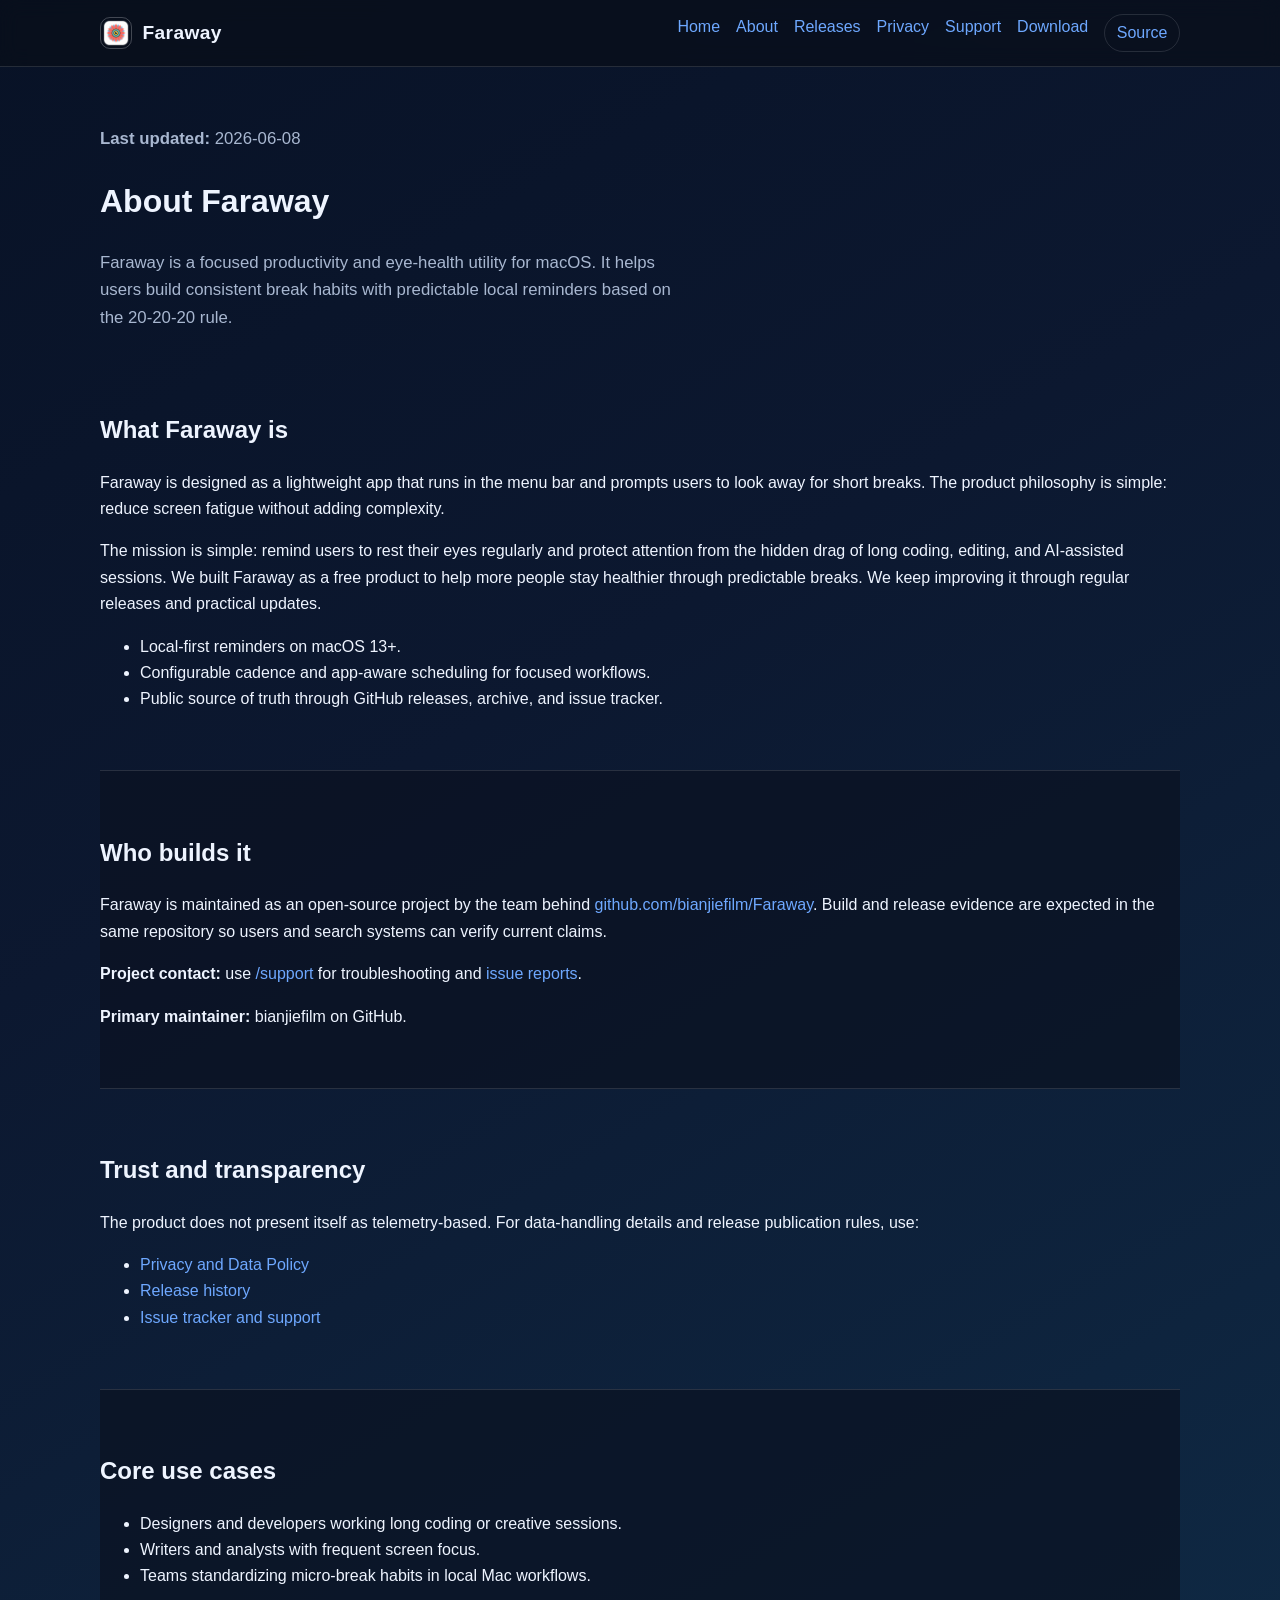
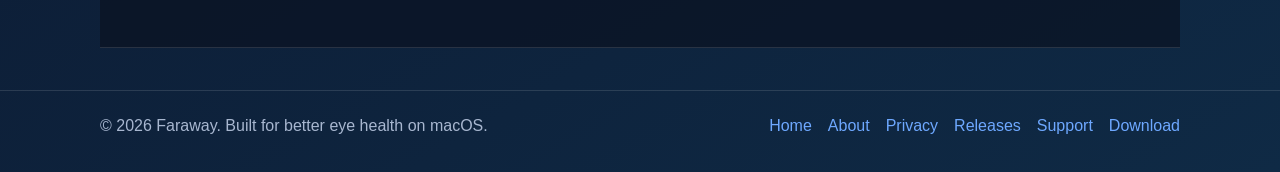
==== docs/about.html @ 289c8134 "chore(seo): polish source links, trust copy, and workflow node warning fix" ====
<!doctype html>
<html lang="en">
  <head>
    <meta charset="utf-8" />
    <meta name="viewport" content="width=device-width, initial-scale=1" />
    <!-- Google tag (gtag.js) -->
    <script async src="https://www.googletagmanager.com/gtag/js?id=G-S1FQBX4FK2"></script>
    <script>
      window.dataLayer = window.dataLayer || [];
      function gtag() {
        dataLayer.push(arguments);
      }
      gtag("js", new Date());

      gtag("config", "G-S1FQBX4FK2");
    </script>
    <title>About Faraway | macOS Eye-Care Reminder</title>
    <meta
      name="description"
      content="Faraway is an open-source macOS menu bar reminder product focused on healthier screen habits through the 20-20-20 rule."
    />
    <link rel="canonical" href="https://mayaway.cc/about" />
    <meta property="og:type" content="website" />
    <meta property="og:title" content="About Faraway" />
    <meta property="og:url" content="https://mayaway.cc/about" />
    <meta
      property="og:description"
      content="Faraway is an open-source project for reducing eye fatigue through periodic screen breaks on macOS."
    />
    <meta property="og:image" content="https://mayaway.cc/logo.png" />
    <meta property="og:site_name" content="Faraway" />
    <meta name="twitter:card" content="summary_large_image" />
    <meta name="twitter:title" content="About Faraway | macOS Eye-Care Reminder" />
    <meta
      name="twitter:description"
      content="Faraway is an open-source macOS tool for healthy screen breaks and eye-rest habits."
    />
    <meta name="twitter:image" content="https://mayaway.cc/logo.png" />
    <meta name="theme-color" content="#1a2a37" />
    <link rel="icon" type="image/png" sizes="32x32" href="/logo.png" />
    <link rel="shortcut icon" type="image/x-icon" href="/favicon.ico" />
    <link rel="apple-touch-icon" href="/logo.png" />
    <link rel="stylesheet" href="styles.css" />
    <script type="application/ld+json">
      {
        "@context": "https://schema.org",
        "@type": "WebPage",
        "name": "About Faraway",
        "url": "https://mayaway.cc/about",
        "datePublished": "2026-06-08",
        "dateModified": "2026-06-08",
        "description": "Open-source project page and trust information for the Faraway macOS reminder app.",
        "inLanguage": "en",
        "publisher": {
          "@type": "Organization",
          "name": "Faraway Team",
          "url": "https://mayaway.cc/",
          "logo": {
            "@type": "ImageObject",
            "url": "https://mayaway.cc/logo.png"
          },
          "founder": {
            "@type": "Person",
            "name": "bianjiefilm",
            "url": "https://github.com/bianjiefilm"
          },
          "sameAs": [
            "https://github.com/bianjiefilm/Faraway",
            "https://github.com/bianjiefilm/Faraway/releases",
            "https://github.com/bianjiefilm/Faraway/issues"
          ]
        }
      }
    </script>
  </head>
  <body>
    <a class="skip-link" href="#main-content">Skip to content</a>

    <header class="site-header">
      <div class="container">
        <a class="brand" href="/" aria-label="Faraway home">
          <img src="logo.png" alt="Faraway logo" width="32" height="32" />
          <span>Faraway</span>
        </a>
        <nav aria-label="Main navigation">
          <a href="/">Home</a>
          <a href="/about">About</a>
          <a href="/releases">Releases</a>
          <a href="/privacy">Privacy</a>
          <a href="/support">Support</a>
          <a href="https://github.com/bianjiefilm/Faraway/releases/latest" target="_blank" rel="noopener noreferrer">Download</a>
          <a class="source-link" href="https://github.com/bianjiefilm/Faraway" target="_blank" rel="noopener noreferrer" title="Open source repository" aria-label="Open source repository">Source</a>
        </nav>
      </div>
    </header>

    <main id="main-content" class="section">
      <div class="container">
        <p class="lead"><strong>Last updated:</strong> 2026-06-08</p>
        <h1>About Faraway</h1>
        <p class="lead">
          Faraway is a focused productivity and eye-health utility for macOS. It helps
          users build consistent break habits with predictable local reminders based on the 20-20-20 rule.
        </p>

        <section class="section">
          <h2>What Faraway is</h2>
          <p>
            Faraway is designed as a lightweight app that runs in the menu bar and prompts users to look away for short breaks.
            The product philosophy is simple: reduce screen fatigue without adding complexity.
          </p>
          <p>
            The mission is simple: remind users to rest their eyes regularly and protect attention from the hidden drag of long
            coding, editing, and AI-assisted sessions. We built Faraway as a free product to help more people stay healthier
            through predictable breaks. We keep improving it through regular releases and practical updates.
          </p>
          <ul>
            <li>Local-first reminders on macOS 13+.</li>
            <li>Configurable cadence and app-aware scheduling for focused workflows.</li>
            <li>Public source of truth through GitHub releases, archive, and issue tracker.</li>
          </ul>
        </section>

        <section class="section section-alt">
          <h2>Who builds it</h2>
          <p>
            Faraway is maintained as an open-source project by the team behind
            <a href="https://github.com/bianjiefilm/Faraway" target="_blank" rel="noopener noreferrer">github.com/bianjiefilm/Faraway</a>.
            Build and release evidence are expected in the same repository so users and
            search systems can verify current claims.
          </p>
          <p><strong>Project contact:</strong> use <a href="/support">/support</a> for troubleshooting and <a href="https://github.com/bianjiefilm/Faraway/issues/new/choose" target="_blank" rel="noopener noreferrer">issue reports</a>.</p>
          <p><strong>Primary maintainer:</strong> bianjiefilm on GitHub.</p>
        </section>

        <section class="section">
          <h2>Trust and transparency</h2>
          <p>
            The product does not present itself as telemetry-based. For data-handling details and
            release publication rules, use:
          </p>
          <ul>
            <li><a href="/privacy">Privacy and Data Policy</a></li>
            <li><a href="https://github.com/bianjiefilm/Faraway/releases">Release history</a></li>
            <li><a href="https://github.com/bianjiefilm/Faraway/issues">Issue tracker and support</a></li>
          </ul>
        </section>

        <section class="section section-alt">
          <h2>Core use cases</h2>
          <ul>
            <li>Designers and developers working long coding or creative sessions.</li>
            <li>Writers and analysts with frequent screen focus.</li>
            <li>Teams standardizing micro-break habits in local Mac workflows.</li>
          </ul>
        </section>
      </div>
    </main>

    <footer class="site-footer">
      <div class="container">
        <p>© 2026 Faraway. Built for better eye health on macOS.</p>
        <nav aria-label="Footer links">
          <a href="/">Home</a>
          <a href="/about">About</a>
          <a href="/privacy">Privacy</a>
          <a href="/releases">Releases</a>
          <a href="/support">Support</a>
          <a href="https://github.com/bianjiefilm/Faraway/releases/latest">Download</a>
        </nav>
      </div>
    </footer>
  </body>
</html>
---- docs/styles.css ----
*,
*::before,
*::after {
  box-sizing: border-box;
}

:root {
  --bg: #090f1a;
  --panel: #121c2d;
  --panel-soft: #1a2940;
  --text-main: #eef4ff;
  --text-muted: #a8b7d0;
  --accent: #6ea8ff;
  --accent-2: #7cf7d2;
  --border: rgba(255, 255, 255, 0.12);
}

html,
body {
  margin: 0;
  color: var(--text-main);
  font-family: "Avenir Next", "Segoe UI", "SF Pro Text", "Helvetica Neue", Arial, sans-serif;
  background: linear-gradient(150deg, #081226 0%, #0c1830 40%, #0f2a45 100%);
  line-height: 1.65;
}

a {
  color: var(--accent);
  text-decoration: none;
}

a:hover,
a:focus {
  text-decoration: underline;
}

.container {
  width: min(1080px, 92vw);
  margin: 0 auto;
}

.icon-link {
  display: inline-flex;
  align-items: center;
  justify-content: center;
  width: 30px;
  height: 30px;
  border-radius: 999px;
  transition: background-color 0.2s ease, border-color 0.2s ease;
  border: 1px solid rgba(255, 255, 255, 0);
}

.icon-link svg {
  width: 16px;
  height: 16px;
  fill: var(--text-main);
  transition: fill 0.2s ease;
}

.icon-link:hover,
.icon-link:focus-visible {
  border-color: var(--accent);
  background: rgba(110, 168, 255, 0.14);
}

.icon-link:hover svg,
.icon-link:focus-visible svg {
  fill: var(--accent);
}

.source-link {
  display: inline-flex;
  align-items: center;
  justify-content: center;
  padding: 0.28rem 0.72rem;
  border-radius: 999px;
  border: 1px solid var(--border);
  transition: background-color 0.2s ease, border-color 0.2s ease;
}

.source-link:hover,
.source-link:focus-visible {
  border-color: var(--accent);
  background: rgba(110, 168, 255, 0.14);
}

.skip-link {
  position: absolute;
  left: -999px;
  top: 0.75rem;
  background: #fff;
  color: #000;
  padding: 0.5rem 0.8rem;
  border-radius: 0.3rem;
}

.skip-link:focus {
  left: 0.75rem;
}

.site-header {
  position: sticky;
  top: 0;
  z-index: 10;
  backdrop-filter: blur(10px);
  background: rgba(9, 15, 26, 0.72);
  border-bottom: 1px solid var(--border);
}

.site-header .container {
  min-height: 66px;
  display: flex;
  align-items: center;
  justify-content: space-between;
  gap: 1rem;
}

.brand {
  display: inline-flex;
  align-items: center;
  gap: 0.65rem;
  font-size: 1.2rem;
  font-weight: 700;
  letter-spacing: 0.02em;
  color: var(--text-main);
  transition: color 0.2s ease, opacity 0.2s ease;
}

.brand img {
  width: 32px;
  height: 32px;
  border-radius: 10px;
  border: 1px solid rgba(255, 255, 255, 0.24);
}

.brand:hover,
.brand:focus-visible {
  color: var(--accent);
}

.hero-logo {
  width: min(88px, 20vw);
  height: auto;
  border-radius: 18px;
  border: 1px solid rgba(255, 255, 255, 0.16);
  margin-bottom: 1rem;
  box-shadow: 0 10px 24px rgba(0, 0, 0, 0.25);
}

.site-header nav {
  display: flex;
  flex-wrap: wrap;
  gap: 1rem;
  justify-content: flex-end;
}

.hero {
  padding: 4.5rem 0 3.5rem;
}

.hero-content h1 {
  font-size: clamp(2rem, 4.5vw, 3.2rem);
  line-height: 1.18;
  margin: 0.4rem 0;
}

.eyebrow {
  text-transform: uppercase;
  color: var(--accent-2);
  letter-spacing: 0.12em;
  font-size: 0.78rem;
}

.lead {
  max-width: 63ch;
  color: var(--text-muted);
  font-size: 1.05rem;
}

.actions {
  display: flex;
  flex-wrap: wrap;
  gap: 0.9rem;
  margin-top: 1.4rem;
}

.btn {
  display: inline-block;
  padding: 0.72rem 1rem;
  border-radius: 0.65rem;
  font-weight: 700;
  border: 1px solid transparent;
}

.btn-primary {
  background: linear-gradient(120deg, #5f9dff, #72f1cf);
  color: #051223;
}

.btn-primary:hover {
  filter: brightness(1.06);
}

.btn-secondary {
  background: rgba(10, 20, 38, 0.78);
  color: var(--text-main);
  border-color: var(--border);
}

.section {
  padding: 2.6rem 0;
}

.section-alt {
  background: rgba(10, 18, 33, 0.7);
  border-top: 1px solid var(--border);
  border-bottom: 1px solid var(--border);
}

.grid {
  margin-top: 1.2rem;
  display: grid;
  grid-template-columns: repeat(2, minmax(0, 1fr));
  gap: 1rem;
}

article,
.two-column {
  background: rgba(12, 27, 47, 0.84);
  border: 1px solid var(--border);
  border-radius: 0.8rem;
  padding: 1.05rem;
}

article h3 {
  margin-top: 0;
}

.two-column {
  display: grid;
  grid-template-columns: 1.2fr 1fr;
  gap: 1rem;
}

ol,
ul,
details {
  max-width: 70ch;
}

details {
  border: 1px solid var(--border);
  border-radius: 0.6rem;
  background: rgba(9, 17, 32, 0.7);
  padding: 0.85rem 0.95rem;
  margin-bottom: 0.7rem;
}

summary {
  cursor: pointer;
  font-weight: 700;
}

details p {
  margin-bottom: 0;
}

.site-footer {
  border-top: 1px solid var(--border);
  padding: 1.4rem 0 2rem;
}

.site-footer .container {
  display: flex;
  align-items: center;
  justify-content: space-between;
  gap: 1rem;
  flex-wrap: wrap;
}

.site-footer p {
  color: var(--text-muted);
  margin: 0;
}

.site-footer nav {
  display: flex;
  gap: 1rem;
  flex-wrap: wrap;
}

@media (max-width: 840px) {
  .site-header .container {
    flex-direction: column;
    align-items: flex-start;
    padding-top: 0.8rem;
    padding-bottom: 0.8rem;
  }

  .grid {
    grid-template-columns: 1fr;
  }

  .two-column {
    grid-template-columns: 1fr;
  }
}

@media (max-width: 460px) {
  .hero {
    padding-top: 3.2rem;
  }

  .actions .btn {
    width: 100%;
    text-align: center;
  }
}
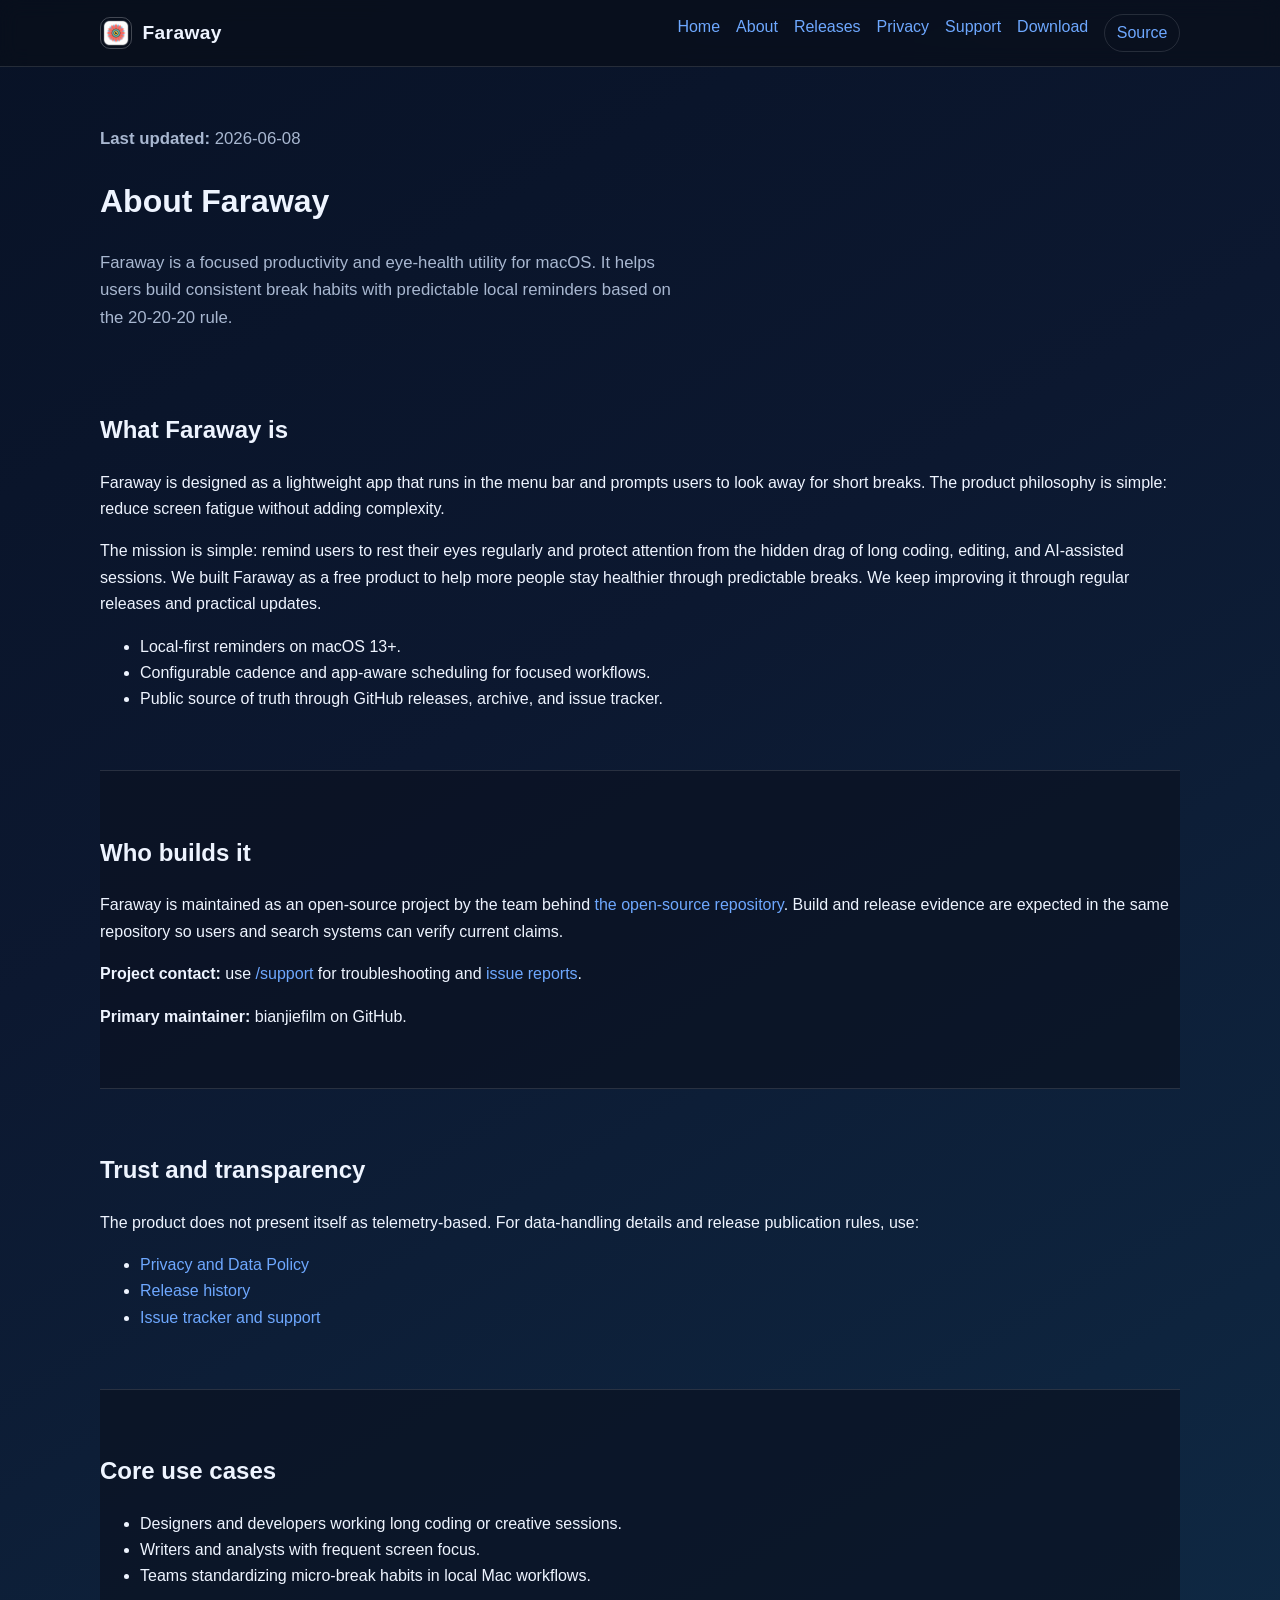
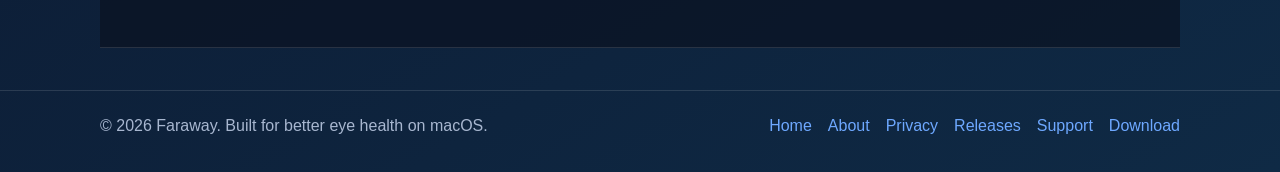
==== commit 3d9de023: "seo: refine home metadata and improve crawler trust signals" ====
--- a/docs/about.html
+++ b/docs/about.html
@@ -125,7 +125,7 @@
           <h2>Who builds it</h2>
           <p>
             Faraway is maintained as an open-source project by the team behind
-            <a href="https://github.com/bianjiefilm/Faraway" target="_blank" rel="noopener noreferrer">github.com/bianjiefilm/Faraway</a>.
+            <a href="https://github.com/bianjiefilm/Faraway" target="_blank" rel="noopener noreferrer">the open-source repository</a>.
             Build and release evidence are expected in the same repository so users and
             search systems can verify current claims.
           </p>
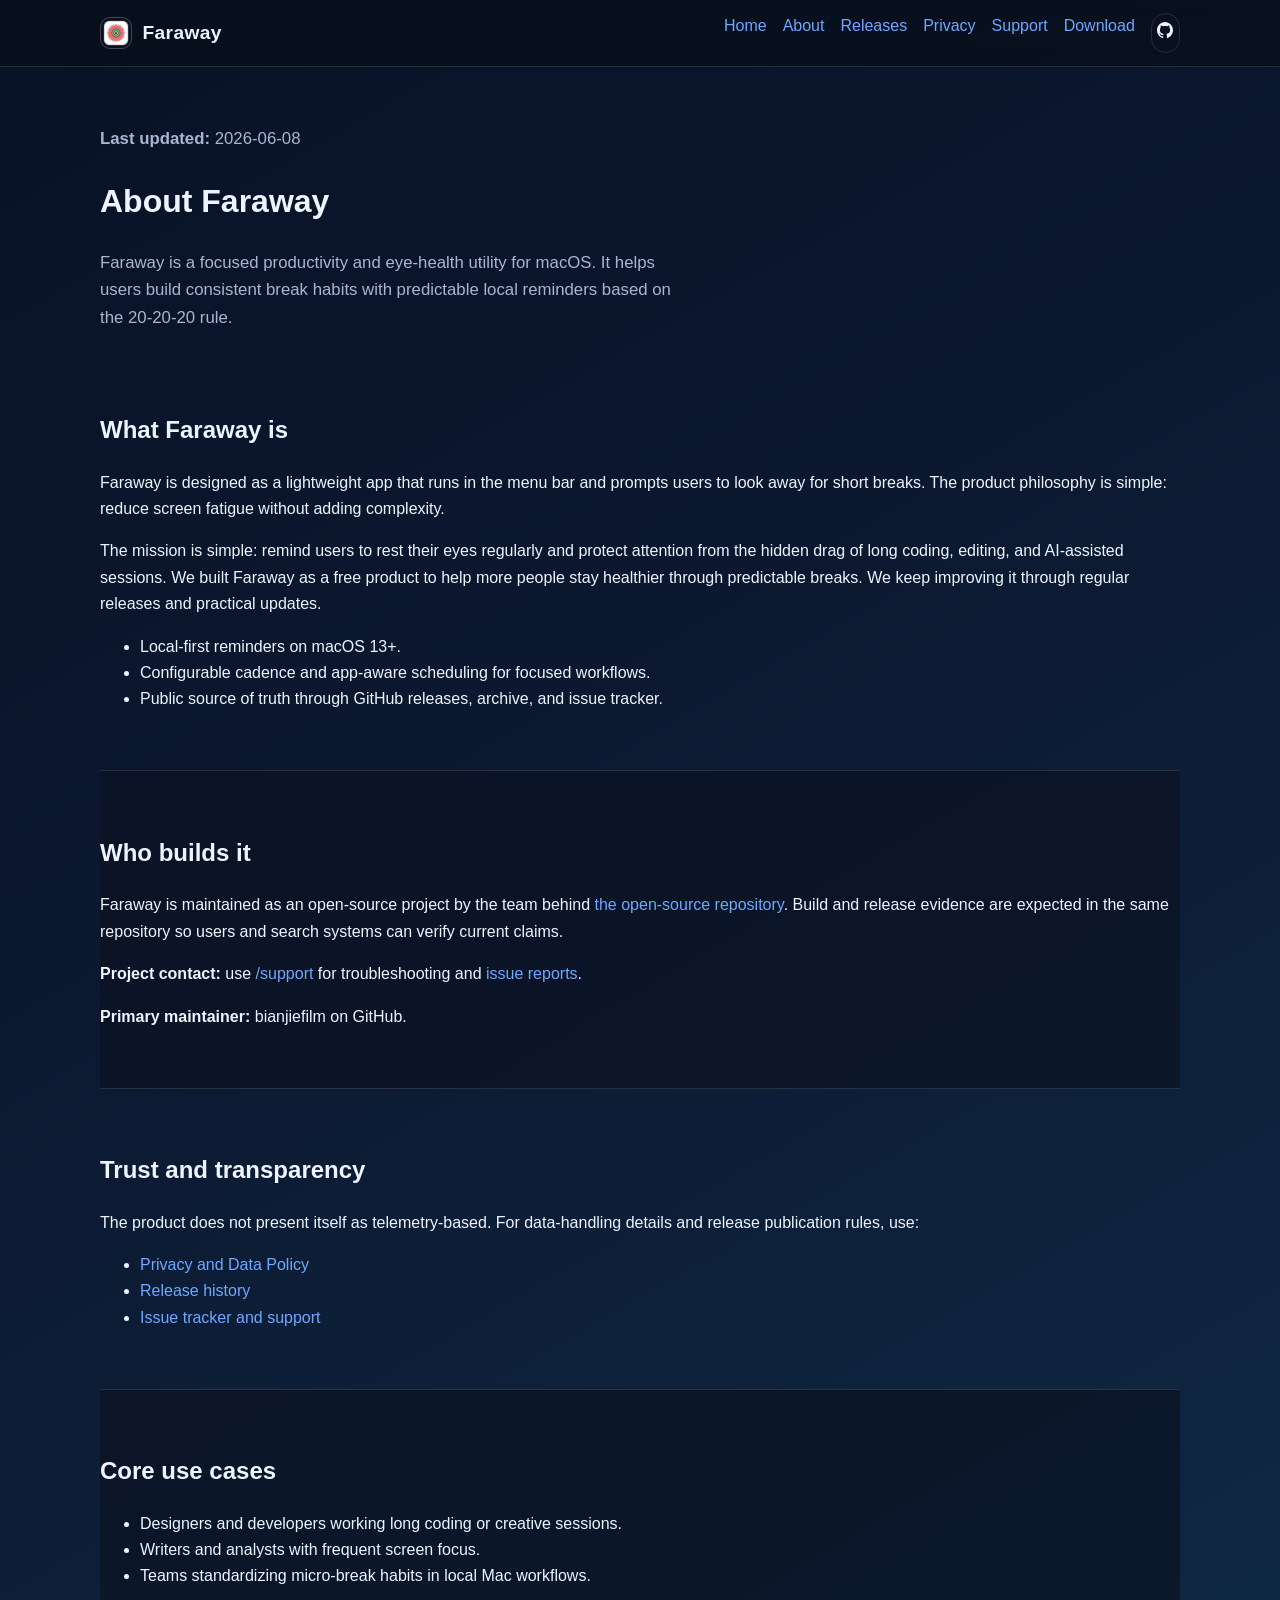
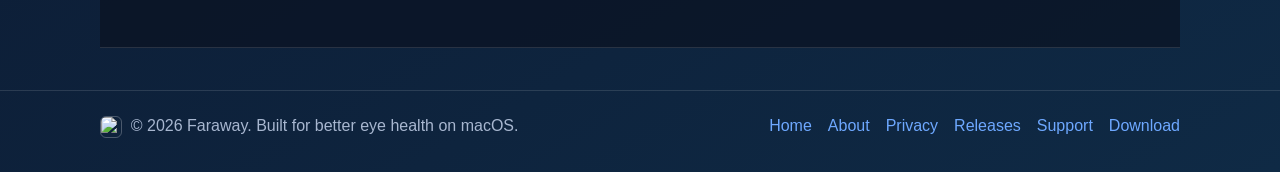
==== commit cfa3d42b: "refine source link icon and footer brand branding for SEO UI" ====
--- a/docs/about.html
+++ b/docs/about.html
@@ -89,7 +89,14 @@
           <a href="/privacy">Privacy</a>
           <a href="/support">Support</a>
           <a href="https://github.com/bianjiefilm/Faraway/releases/latest" target="_blank" rel="noopener noreferrer">Download</a>
-          <a class="source-link" href="https://github.com/bianjiefilm/Faraway" target="_blank" rel="noopener noreferrer" title="Open source repository" aria-label="Open source repository">Source</a>
+          <a class="source-link" href="https://github.com/bianjiefilm/Faraway" target="_blank" rel="noopener noreferrer" title="Open source repository" aria-label="Open source repository">
+            <span aria-hidden="true">
+              <svg viewBox="0 0 16 16" xmlns="http://www.w3.org/2000/svg" aria-hidden="true">
+                <path d="M8 0C3.582 0 0 3.686 0 8.236c0 3.64 2.355 6.73 5.619 7.826.41.075.56-.176.56-.392 0-.192-.007-.701-.011-1.375-2.287.5-2.768-1.115-2.768-1.115-.373-.95-.91-1.203-.91-1.203-.737-.506.056-.496.056-.496.815.058 1.244.84 1.244.84.724 1.251 1.901.89 2.366.68.073-.527.283-.89.515-1.094-1.829-.212-3.75-.923-3.75-4.094 0-.907.31-1.65.823-2.23-.083-.202-.356-1.018.078-2.12 0 0 .672-.216 2.2.852.639-.178 1.324-.267 2.006-.271.681.004 1.367.093 2.007.271 1.526-1.068 2.197-.852 2.197-.852.435 1.102.161 1.918.079 2.12.513.58.822 1.323.822 2.23 0 3.179-1.924 3.881-3.759 4.089.292.252.554.747.554 1.504 0 1.086-.01 1.962-.01 2.229 0 .218.146.472.565.392C13.645 14.964 16 11.876 16 8.236 16 3.686 12.418 0 8.000 0Z"/>
+              </svg>
+            </span>
+            <span class="sr-only">Open source repository</span>
+          </a>
         </nav>
       </div>
     </header>
@@ -159,7 +166,10 @@
 
     <footer class="site-footer">
       <div class="container">
-        <p>© 2026 Faraway. Built for better eye health on macOS.</p>
+        <p class="footer-brand">
+            <img src="/logo.png" alt="Faraway logo" class="footer-logo" width="22" height="22" />
+            © 2026 Faraway. Built for better eye health on macOS.
+          </p>
         <nav aria-label="Footer links">
           <a href="/">Home</a>
           <a href="/about">About</a>
--- a/docs/styles.css
+++ b/docs/styles.css
@@ -72,7 +72,8 @@
   display: inline-flex;
   align-items: center;
   justify-content: center;
-  padding: 0.28rem 0.72rem;
+  gap: 0.45rem;
+  padding: 0.35rem;
   border-radius: 999px;
   border: 1px solid var(--border);
   transition: background-color 0.2s ease, border-color 0.2s ease;
@@ -82,6 +83,19 @@
 .source-link:focus-visible {
   border-color: var(--accent);
   background: rgba(110, 168, 255, 0.14);
+}
+
+.source-link svg {
+  width: 16px;
+  height: 16px;
+  fill: var(--text-main);
+  transition: fill 0.2s ease, transform 0.2s ease;
+}
+
+.source-link:hover svg,
+.source-link:focus-visible svg {
+  fill: var(--accent);
+  transform: translateY(-0.4px);
 }
 
 .skip-link {
@@ -224,6 +238,22 @@
   gap: 1rem;
 }
 
+dl {
+  max-width: 72ch;
+}
+
+dt {
+  font-weight: 700;
+  color: var(--accent-2);
+  margin-top: 0.75rem;
+}
+
+dd {
+  margin: 0.2rem 0 0 0;
+  padding-left: 0;
+}
+
+
 article,
 .two-column {
   background: rgba(12, 27, 47, 0.84);
@@ -283,10 +313,34 @@
   margin: 0;
 }
 
+.site-footer .footer-brand {
+  display: inline-flex;
+  align-items: center;
+  gap: 0.55rem;
+}
+
+.footer-logo {
+  width: 22px;
+  height: 22px;
+  border-radius: 6px;
+  border: 1px solid rgba(255, 255, 255, 0.25);
+}
+
 .site-footer nav {
   display: flex;
   gap: 1rem;
   flex-wrap: wrap;
+}
+
+.sr-only {
+  position: absolute;
+  width: 1px;
+  height: 1px;
+  padding: 0;
+  margin: -1px;
+  overflow: hidden;
+  clip: rect(0, 0, 0, 0);
+  border: 0;
 }
 
 @media (max-width: 840px) {
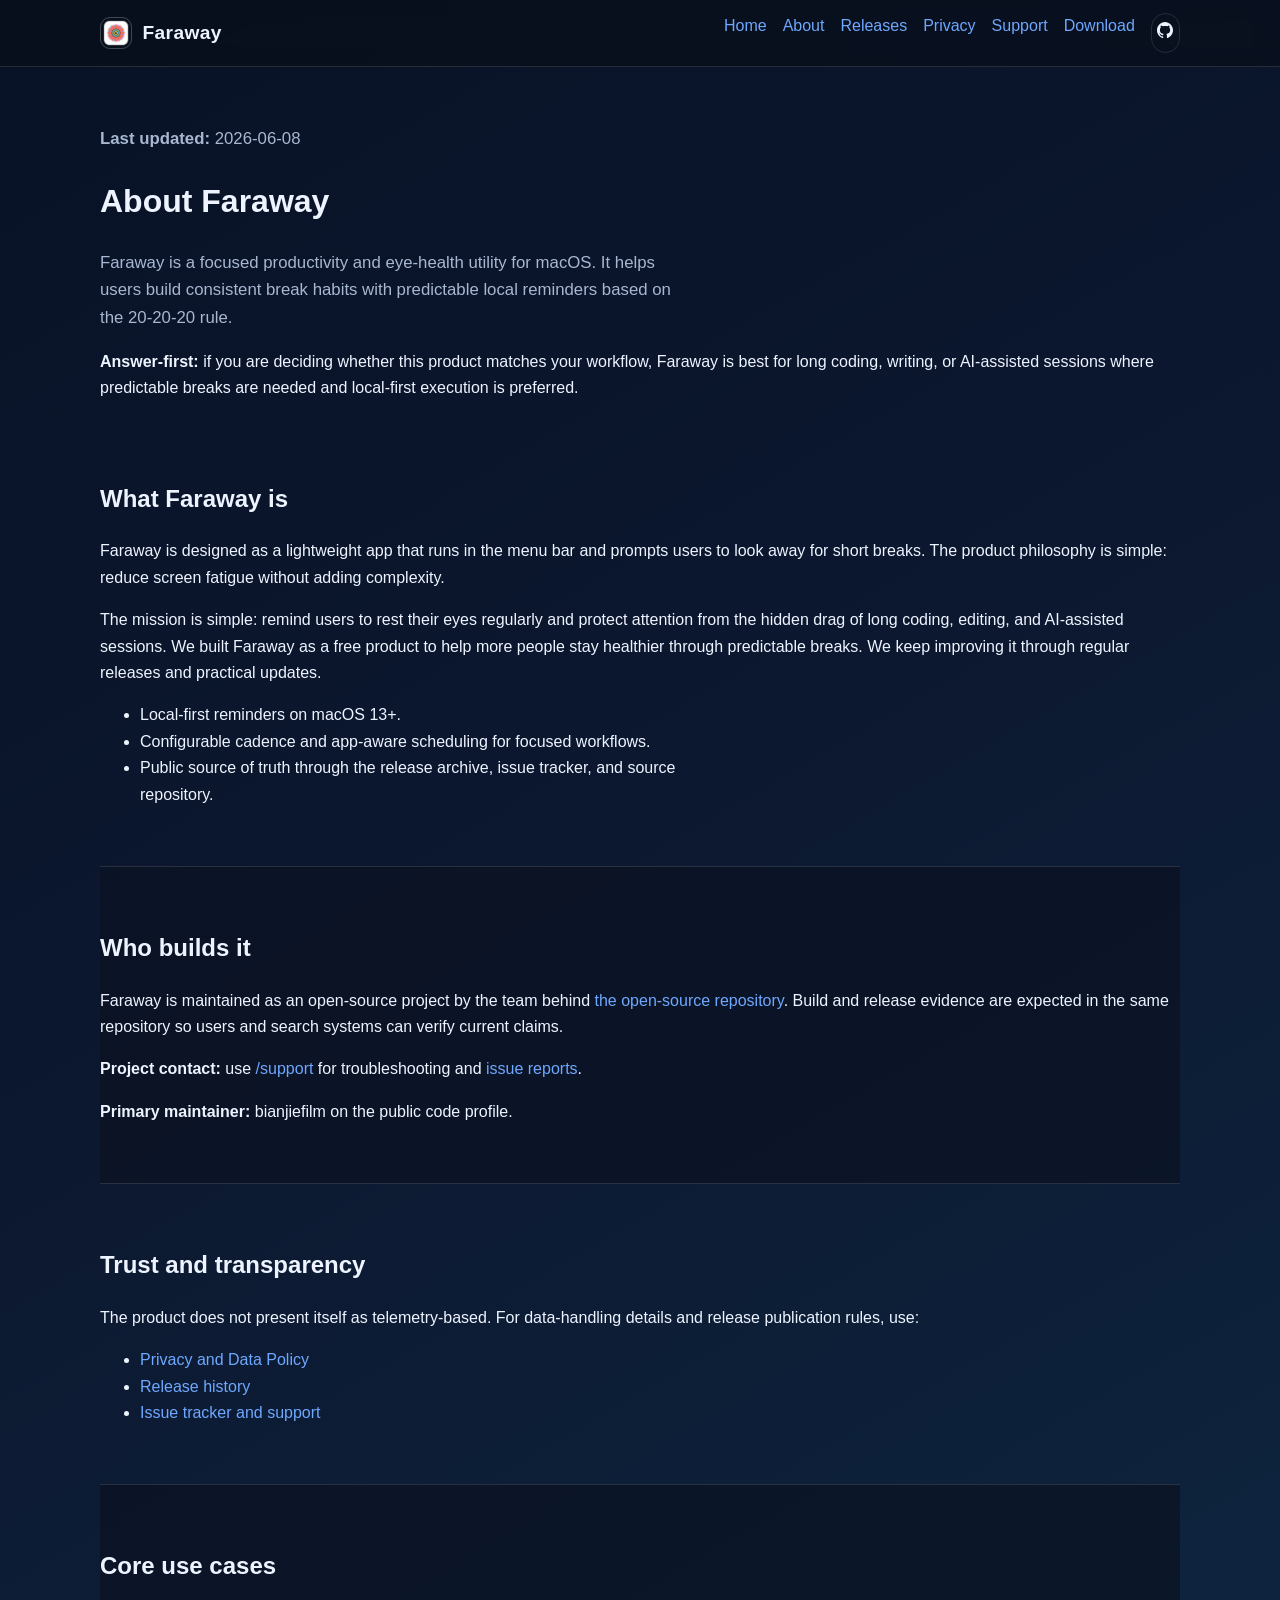
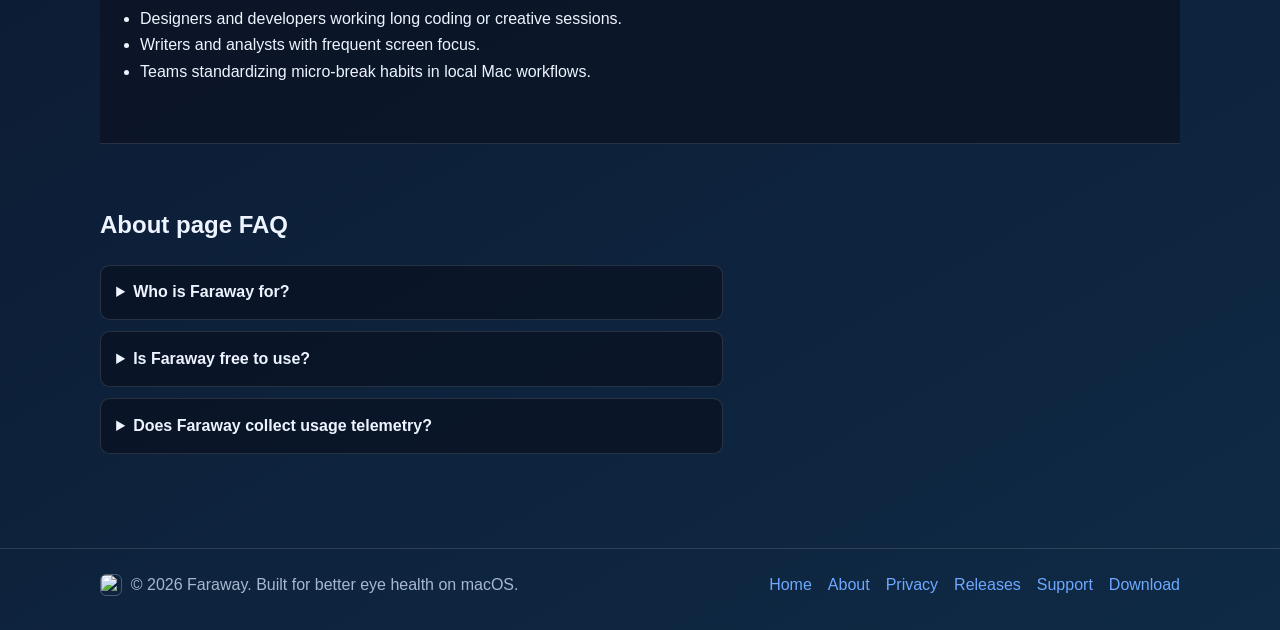
==== commit b6af7e95: "Restore analytics collector asset in published docs" ====
--- a/docs/about.html
+++ b/docs/about.html
@@ -14,28 +14,34 @@
 
       gtag("config", "G-S1FQBX4FK2");
     </script>
-    <title>About Faraway | macOS Eye-Care Reminder</title>
+    
+    <script src="/analytics-collector.js"></script>
+    <title>About Faraway | Free macOS 20-20-20 Eye-Care Reminder</title>
     <meta
       name="description"
-      content="Faraway is an open-source macOS menu bar reminder product focused on healthier screen habits through the 20-20-20 rule."
+      content="Faraway is an open-source, free macOS menu bar utility for 20-20-20 breaks, designed for creators and knowledge workers who spend long hours on screen work."
     />
     <link rel="canonical" href="https://mayaway.cc/about" />
     <meta property="og:type" content="website" />
-    <meta property="og:title" content="About Faraway" />
+    <meta property="og:title" content="About Faraway | Free macOS Eye-Care Reminder" />
     <meta property="og:url" content="https://mayaway.cc/about" />
     <meta
       property="og:description"
       content="Faraway is an open-source project for reducing eye fatigue through periodic screen breaks on macOS."
     />
     <meta property="og:image" content="https://mayaway.cc/logo.png" />
+    <meta property="og:image:width" content="1200" />
+    <meta property="og:image:height" content="630" />
     <meta property="og:site_name" content="Faraway" />
+    <meta property="og:locale" content="en_US" />
     <meta name="twitter:card" content="summary_large_image" />
-    <meta name="twitter:title" content="About Faraway | macOS Eye-Care Reminder" />
+    <meta name="twitter:title" content="About Faraway | Free macOS 20-20-20 Reminder" />
     <meta
       name="twitter:description"
-      content="Faraway is an open-source macOS tool for healthy screen breaks and eye-rest habits."
+      content="Faraway is an open-source macOS menu bar app for 20-20-20 breaks, local-first usage, and screen-work health."
     />
     <meta name="twitter:image" content="https://mayaway.cc/logo.png" />
+    <meta name="twitter:image:alt" content="Faraway logo and eye-care reminder app interface." />
     <meta name="theme-color" content="#1a2a37" />
     <link rel="icon" type="image/png" sizes="32x32" href="/logo.png" />
     <link rel="shortcut icon" type="image/x-icon" href="/favicon.ico" />
@@ -51,9 +57,26 @@
         "dateModified": "2026-06-08",
         "description": "Open-source project page and trust information for the Faraway macOS reminder app.",
         "inLanguage": "en",
+        "breadcrumb": {
+          "@type": "BreadcrumbList",
+          "itemListElement": [
+            {
+              "@type": "ListItem",
+              "position": 1,
+              "name": "Home",
+              "item": "https://mayaway.cc/"
+            },
+            {
+              "@type": "ListItem",
+              "position": 2,
+              "name": "About",
+              "item": "https://mayaway.cc/about"
+            }
+          ]
+        },
         "publisher": {
           "@type": "Organization",
-          "name": "Faraway Team",
+          "name": "Faraway",
           "url": "https://mayaway.cc/",
           "logo": {
             "@type": "ImageObject",
@@ -68,8 +91,50 @@
             "https://github.com/bianjiefilm/Faraway",
             "https://github.com/bianjiefilm/Faraway/releases",
             "https://github.com/bianjiefilm/Faraway/issues"
-          ]
-        }
+          ],
+        "contactPoint": {
+            "@type": "ContactPoint",
+            "contactType": "customer support",
+            "url": "https://github.com/bianjiefilm/Faraway/issues",
+            "areaServed": "Worldwide",
+            "availableLanguage": [
+              "en",
+              "zh"
+            ]
+          }
+          }
+      }
+    </script>
+    <script type="application/ld+json">
+      {
+        "@context": "https://schema.org",
+        "@type": "FAQPage",
+        "mainEntity": [
+          {
+            "@type": "Question",
+            "name": "Who is Faraway for?",
+            "acceptedAnswer": {
+              "@type": "Answer",
+              "text": "Faraway is for long coding, editing, and AI-assisted sessions where predictable breaks help reduce screen fatigue."
+            }
+          },
+          {
+            "@type": "Question",
+            "name": "Is Faraway free?",
+            "acceptedAnswer": {
+              "@type": "Answer",
+              "text": "Yes. Faraway is free, open-source software, and updates are published through public release notes."
+            }
+          },
+          {
+            "@type": "Question",
+            "name": "Does Faraway collect app usage telemetry?",
+            "acceptedAnswer": {
+              "@type": "Answer",
+              "text": "Faraway is designed to run locally-first on macOS, and the app does not upload routine usage telemetry."
+            }
+          }
+        ]
       }
     </script>
   </head>
@@ -109,6 +174,7 @@
           Faraway is a focused productivity and eye-health utility for macOS. It helps
           users build consistent break habits with predictable local reminders based on the 20-20-20 rule.
         </p>
+        <p><strong>Answer-first:</strong> if you are deciding whether this product matches your workflow, Faraway is best for long coding, writing, or AI-assisted sessions where predictable breaks are needed and local-first execution is preferred.</p>
 
         <section class="section">
           <h2>What Faraway is</h2>
@@ -124,7 +190,7 @@
           <ul>
             <li>Local-first reminders on macOS 13+.</li>
             <li>Configurable cadence and app-aware scheduling for focused workflows.</li>
-            <li>Public source of truth through GitHub releases, archive, and issue tracker.</li>
+            <li>Public source of truth through the release archive, issue tracker, and source repository.</li>
           </ul>
         </section>
 
@@ -137,7 +203,7 @@
             search systems can verify current claims.
           </p>
           <p><strong>Project contact:</strong> use <a href="/support">/support</a> for troubleshooting and <a href="https://github.com/bianjiefilm/Faraway/issues/new/choose" target="_blank" rel="noopener noreferrer">issue reports</a>.</p>
-          <p><strong>Primary maintainer:</strong> bianjiefilm on GitHub.</p>
+          <p><strong>Primary maintainer:</strong> bianjiefilm on the public code profile.</p>
         </section>
 
         <section class="section">
@@ -160,6 +226,22 @@
             <li>Writers and analysts with frequent screen focus.</li>
             <li>Teams standardizing micro-break habits in local Mac workflows.</li>
           </ul>
+        </section>
+
+        <section class="section">
+          <h2>About page FAQ</h2>
+          <details>
+            <summary>Who is Faraway for?</summary>
+            <p>Faraway is built for long sessions of coding, design, and AI-assisted work where regular breaks keep attention and eye comfort stable.</p>
+          </details>
+          <details>
+            <summary>Is Faraway free to use?</summary>
+            <p>Faraway is free. Delivery and updates are provided through public GitHub releases.</p>
+          </details>
+          <details>
+            <summary>Does Faraway collect usage telemetry?</summary>
+            <p>The app itself runs locally-first on macOS and does not collect routine app-usage telemetry.</p>
+          </details>
         </section>
       </div>
     </main>
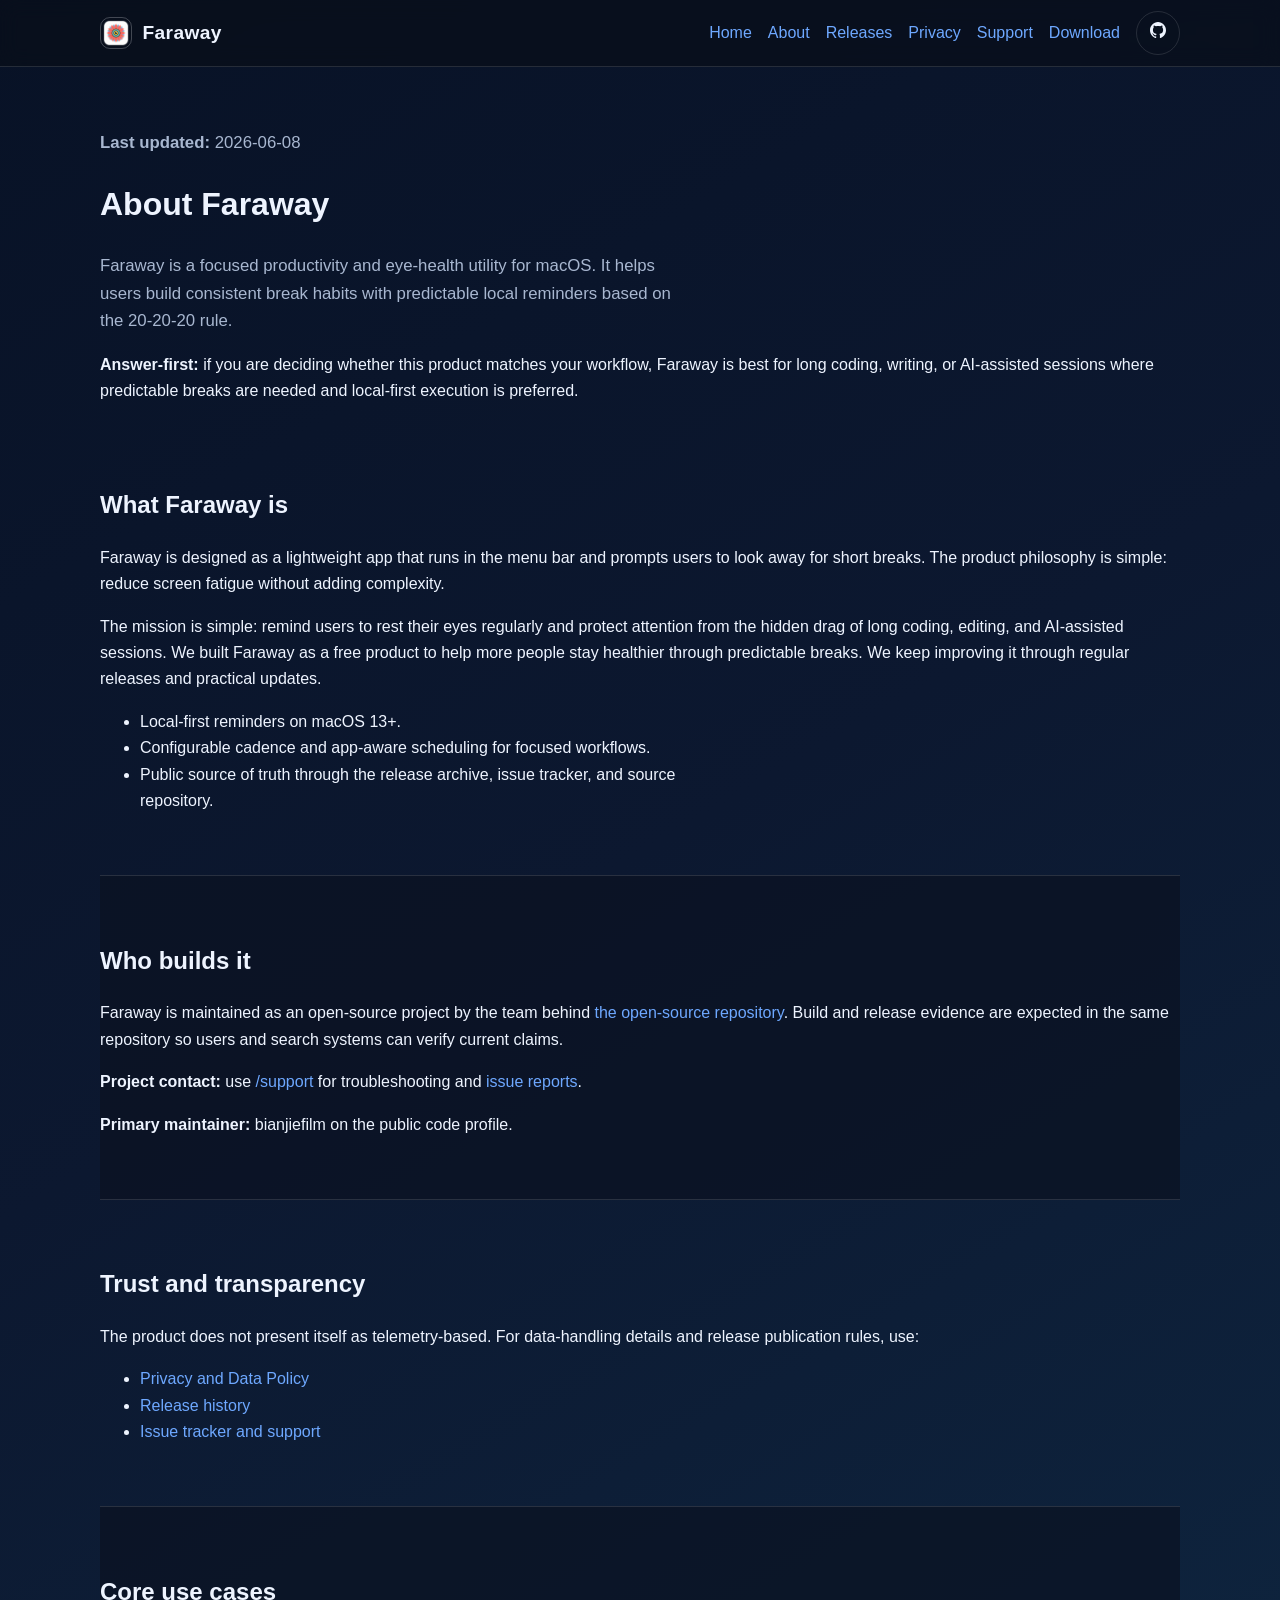
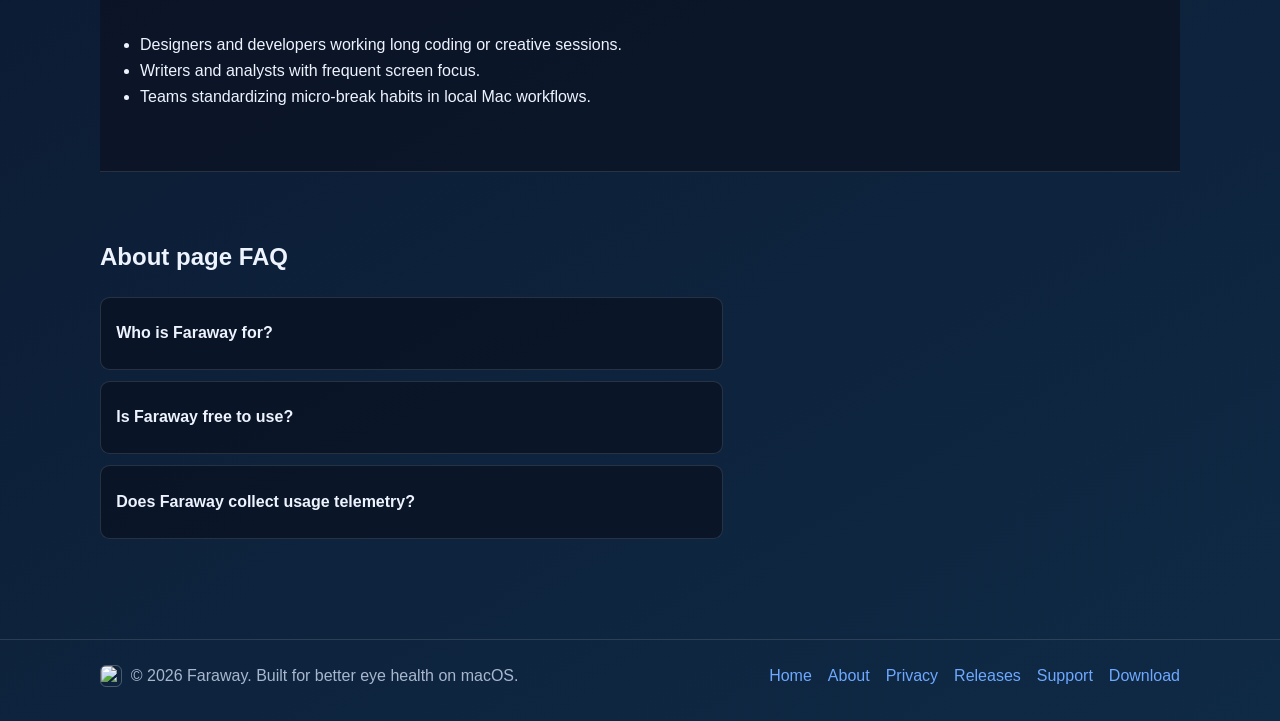
==== commit 9955e611: "Improve SEO content and page signals" ====
--- a/docs/about.html
+++ b/docs/about.html
@@ -3,6 +3,7 @@
   <head>
     <meta charset="utf-8" />
     <meta name="viewport" content="width=device-width, initial-scale=1" />
+    <meta name="robots" content="index,follow,max-image-preview:large" />
     <!-- Google tag (gtag.js) -->
     <script async src="https://www.googletagmanager.com/gtag/js?id=G-S1FQBX4FK2"></script>
     <script>
@@ -15,15 +16,73 @@
       gtag("config", "G-S1FQBX4FK2");
     </script>
     
-    <script src="/analytics-collector.js"></script>
-    <title>About Faraway | Free macOS 20-20-20 Eye-Care Reminder</title>
+    <script>
+(function () {
+  const endpoints = [
+    "https://mayaway.cc/collect",
+    "https://faraway-ga4-collector.ccfilmsichao.workers.dev/collect",
+  ];
+  const clientIdKey = "faraway_analytics_client_id";
+
+  function getClientId() {
+    try {
+      const existing = localStorage.getItem(clientIdKey);
+      if (existing && existing.length > 0) {
+        return existing;
+      }
+      const generated =
+        (crypto.randomUUID && crypto.randomUUID()) ||
+        `${Date.now()}.${Math.random().toString(16).slice(2)}`;
+      localStorage.setItem(clientIdKey, generated);
+      return generated;
+    } catch (error) {
+      return `${Date.now()}.${Math.random().toString(16).slice(2)}`;
+    }
+  }
+
+  async function postAnalytics(endpoint, payload) {
+    const body = JSON.stringify(payload);
+    const response = await fetch(endpoint, {
+      method: "POST",
+      headers: { "content-type": "application/json" },
+      body,
+      keepalive: true,
+      mode: "cors",
+    });
+
+    return response.ok;
+  }
+
+  async function sendAnalytics() {
+    const payload = {
+      client_id: getClientId(),
+      page_location: location.href,
+      page_title: document.title,
+      page_referrer: document.referrer || "direct",
+    };
+
+    for (const endpoint of endpoints) {
+      try {
+        if (await postAnalytics(endpoint, payload)) {
+          return;
+        }
+      } catch (error) {
+        continue;
+      }
+    }
+  }
+
+  sendAnalytics().catch(() => {});
+})();
+    </script>
+    <title>About Faraway | macOS Eye-Care Reminder</title>
     <meta
       name="description"
       content="Faraway is an open-source, free macOS menu bar utility for 20-20-20 breaks, designed for creators and knowledge workers who spend long hours on screen work."
     />
     <link rel="canonical" href="https://mayaway.cc/about" />
     <meta property="og:type" content="website" />
-    <meta property="og:title" content="About Faraway | Free macOS Eye-Care Reminder" />
+    <meta property="og:title" content="About Faraway | macOS Eye-Care Reminder" />
     <meta property="og:url" content="https://mayaway.cc/about" />
     <meta
       property="og:description"
@@ -35,7 +94,7 @@
     <meta property="og:site_name" content="Faraway" />
     <meta property="og:locale" content="en_US" />
     <meta name="twitter:card" content="summary_large_image" />
-    <meta name="twitter:title" content="About Faraway | Free macOS 20-20-20 Reminder" />
+    <meta name="twitter:title" content="About Faraway | macOS Eye-Care Reminder" />
     <meta
       name="twitter:description"
       content="Faraway is an open-source macOS menu bar app for 20-20-20 breaks, local-first usage, and screen-work health."
@@ -87,21 +146,21 @@
             "name": "bianjiefilm",
             "url": "https://github.com/bianjiefilm"
           },
-          "sameAs": [
-            "https://github.com/bianjiefilm/Faraway",
-            "https://github.com/bianjiefilm/Faraway/releases",
-            "https://github.com/bianjiefilm/Faraway/issues"
-          ],
-        "contactPoint": {
-            "@type": "ContactPoint",
-            "contactType": "customer support",
-            "url": "https://github.com/bianjiefilm/Faraway/issues",
-            "areaServed": "Worldwide",
-            "availableLanguage": [
-              "en",
-              "zh"
-            ]
-          }
+            "sameAs": [
+              "https://github.com/bianjiefilm/Faraway",
+              "https://github.com/bianjiefilm/Faraway/releases",
+              "https://github.com/bianjiefilm/Faraway/issues"
+            ],
+            "contactPoint": {
+              "@type": "ContactPoint",
+              "contactType": "customer support",
+              "url": "https://github.com/bianjiefilm/Faraway/issues",
+              "areaServed": "Worldwide",
+              "availableLanguage": [
+                "en",
+                "zh"
+              ]
+            }
           }
       }
     </script>
--- a/docs/styles.css
+++ b/docs/styles.css
@@ -22,6 +22,7 @@
   font-family: "Avenir Next", "Segoe UI", "SF Pro Text", "Helvetica Neue", Arial, sans-serif;
   background: linear-gradient(150deg, #081226 0%, #0c1830 40%, #0f2a45 100%);
   line-height: 1.65;
+  font-size: 16px;
 }
 
 a {
@@ -32,6 +33,14 @@
 a:hover,
 a:focus {
   text-decoration: underline;
+}
+
+a:focus-visible,
+button:focus-visible,
+summary:focus-visible {
+  outline: 2px solid var(--accent-2);
+  outline-offset: 3px;
+  text-decoration: none;
 }
 
 .container {
@@ -73,7 +82,9 @@
   align-items: center;
   justify-content: center;
   gap: 0.45rem;
-  padding: 0.35rem;
+  min-height: 44px;
+  min-width: 44px;
+  padding: 0.35rem 0.65rem;
   border-radius: 999px;
   border: 1px solid var(--border);
   transition: background-color 0.2s ease, border-color 0.2s ease;
@@ -138,6 +149,7 @@
   letter-spacing: 0.02em;
   color: var(--text-main);
   transition: color 0.2s ease, opacity 0.2s ease;
+  min-height: 44px;
 }
 
 .brand img {
@@ -168,6 +180,12 @@
   justify-content: flex-end;
 }
 
+.site-header nav a {
+  min-height: 44px;
+  display: inline-flex;
+  align-items: center;
+}
+
 .hero {
   padding: 4.5rem 0 3.5rem;
 }
@@ -199,7 +217,10 @@
 }
 
 .btn {
-  display: inline-block;
+  display: inline-flex;
+  align-items: center;
+  justify-content: center;
+  min-height: 44px;
   padding: 0.72rem 1rem;
   border-radius: 0.65rem;
   font-weight: 700;
@@ -222,7 +243,7 @@
 }
 
 .section {
-  padding: 2.6rem 0;
+  padding: 2.8rem 0;
 }
 
 .section-alt {
@@ -289,6 +310,9 @@
 summary {
   cursor: pointer;
   font-weight: 700;
+  min-height: 44px;
+  display: flex;
+  align-items: center;
 }
 
 details p {
@@ -358,6 +382,11 @@
   .two-column {
     grid-template-columns: 1fr;
   }
+
+  .site-header nav,
+  .site-footer nav {
+    gap: 0.65rem 0.9rem;
+  }
 }
 
 @media (max-width: 460px) {
@@ -365,8 +394,17 @@
     padding-top: 3.2rem;
   }
 
+  .hero-content h1 {
+    font-size: clamp(1.9rem, 10vw, 2.45rem);
+  }
+
   .actions .btn {
     width: 100%;
     text-align: center;
   }
-}
+
+  .site-header nav a,
+  .site-footer nav a {
+    min-height: 40px;
+  }
+}
